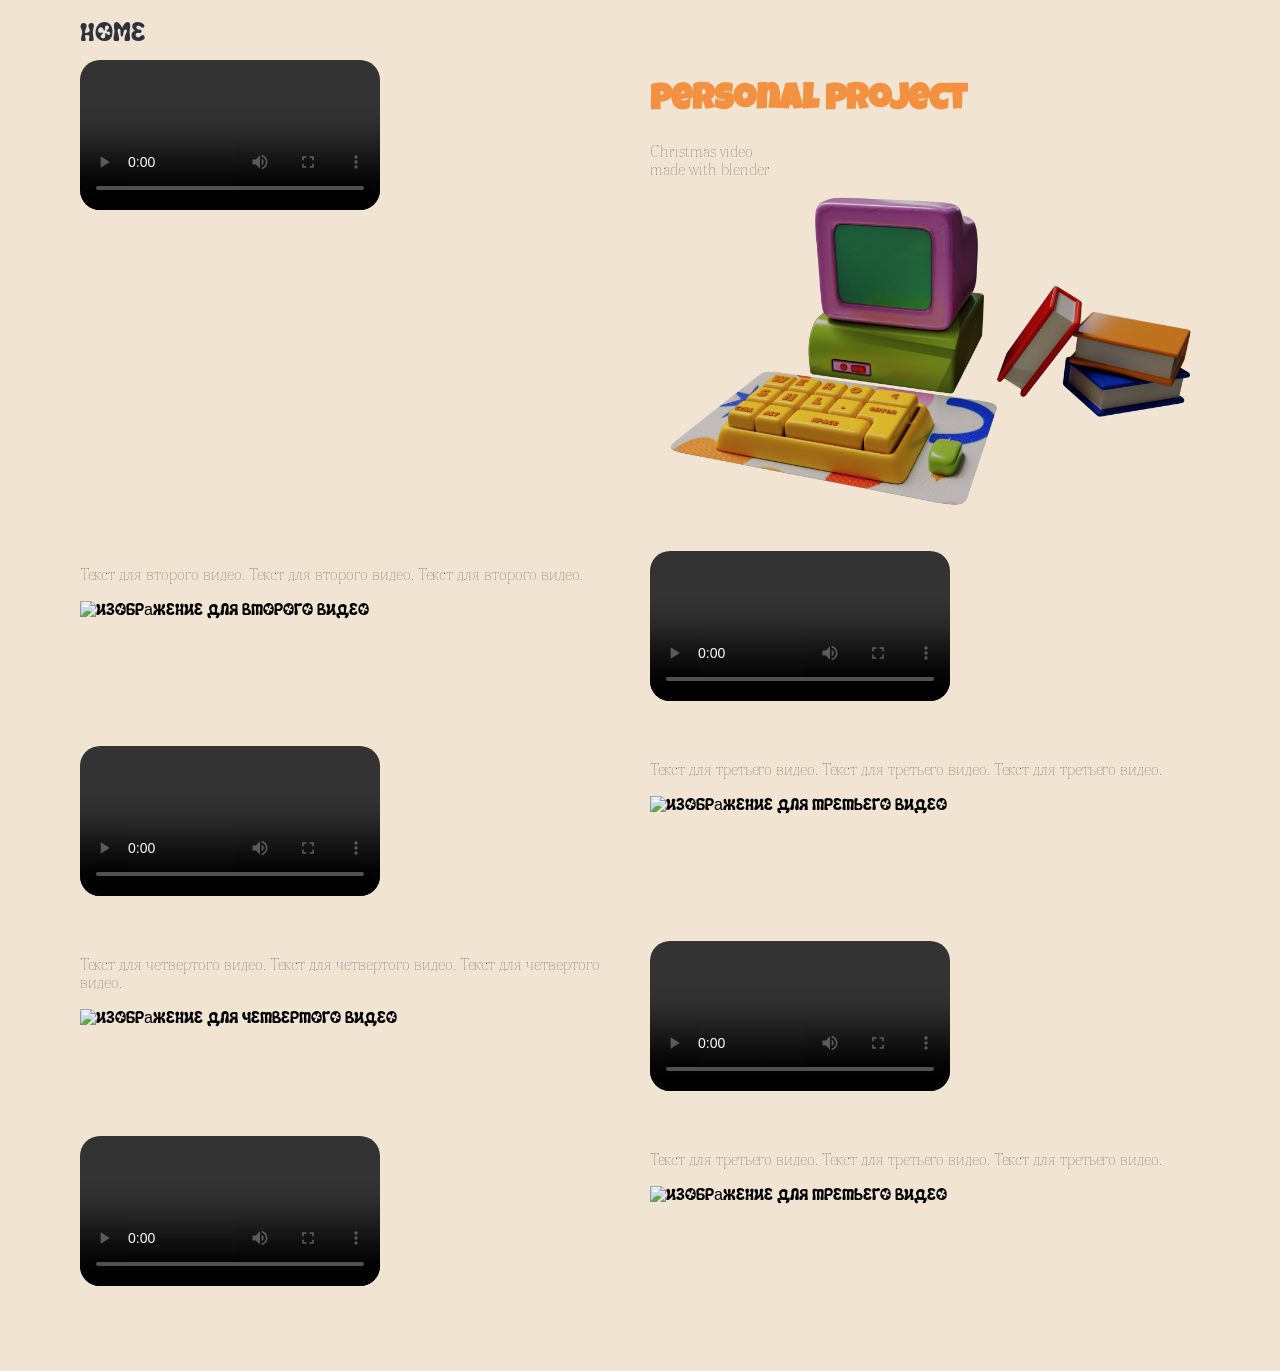
==== characterAnimation.html @ 4b8dde6f "initial commit" ====
<!DOCTYPE html>
<html lang="ru">
<head>
    <meta charset="UTF-8">
    <meta name="viewport" content="width=device-width, initial-scale=1.0">
    <link rel="stylesheet" href="stylesShowreel.css">
    <title>Character animation</title>
</head>
<header>
    <nav class="nav">
        <a href="index.html" class="home-button">Home</a>
    </nav>
</header>
<body class="characterAnimation">
    <div class="container">
        <div class="section-reels">
            <div class="reels-container">
                <video controls>
                    <source src="videos/characters/renderfull.mp4" type="video/mp4">
                    Your browser does not support the video tag.
                </video>
            </div>
            <div class="text-container">
                <h1 class="video-title">personal project </h1>
                <p class="video-text">Christmas video<br> 
                    made with blender</p>
                <img src="images/intro/intro0000.png" alt="Изображение для первого видео">
            </div>
        </div>
        <div class="section-reels">
            <div class="text-container">
                <p>Текст для второго видео. Текст для второго видео. Текст для второго видео.</p>
                <img src="image2.jpg" alt="Изображение для второго видео">
            </div>
            <div class="reels-container">
                <video controls>
                    <source src="videos/characters/tartalet.mp4" type="video/mp4">
                    Your browser does not support the video tag.
                </video>
            </div>
        </div>
        <div class="section-reels">
            <div class="reels-container">
                <video controls>
                    <source src="videos/characters/beauty shop animation.mp4" type="video/mp4">
                    Your browser does not support the video tag.
                </video>
            </div>
            <div class="text-container">
                <p>Текст для третьего видео. Текст для третьего видео. Текст для третьего видео.</p>
                <img src="image3.jpg" alt="Изображение для третьего видео">
            </div>
        </div>
        <div class="section-reels">
            <div class="text-container">
                <p>Текст для четвертого видео. Текст для четвертого видео. Текст для четвертого видео.</p>
                <img src="image4.jpg" alt="Изображение для четвертого видео">
            </div>
            <div class="reels-container">
                <video controls>
                    <source src="videos/characters/construction animation.mp4" type="video/mp4">
                    Your browser does not support the video tag.
                </video>
            </div>
        </div>
        <div class="section-reels">
            <div class="reels-container">
                <video controls>
                    <source src="videos/characters/Gym animation.mp4" type="video/mp4">
                    Your browser does not support the video tag.
                </video>
            </div>
            <div class="text-container">
                <p>Текст для третьего видео. Текст для третьего видео. Текст для третьего видео.</p>
                <img src="image3.jpg" alt="Изображение для третьего видео">
            </div>
        </div>
    </div>
</body>
</html>
---- stylesShowreel.css ----
@import url('styles.css');

body.showreel {
    margin: 0;
    padding: 0;
    width: 100%;
    height: 100vh; /* Используем vh для высоты экрана */
    overflow: hidden;
    display: flex;
    justify-content: center;
    align-items: center;
    background-color: rgb(241, 228, 211);
}

.video-container {
    width: 100%;
    height: 100%;
    display: flex;
    justify-content: center;
    align-items: center;
}

video {
    max-width: 80%;
    max-height: 80%;
    width: auto;
    height: auto;
    border-radius: 20px;
}

.home-button {
    position: absolute;
    text-decoration: none;
    top: 10px;
    left: 10px;
    padding: 10px 20px;
    background-color: none;
    color: rgb(45, 51, 62);
    border: none;
    font-size: 26px;
    z-index: 10;
    transition: transform 0.3s;
}

.home-button:hover {
    transform: scale(1.2);
}
/* -------------------------- */
body.characterAnimation {
    margin: 50px;
    padding: 0;
    background-color: rgb(241, 228, 211);
}
.container {
    display: flex;
    flex-wrap: wrap;
    justify-content: space-between;
    margin: 20px;
}
.section-reels {
    display: flex;
    flex-direction: row;
    align-items: flex-start;
    margin-bottom: 20px;
    width: 100%;
}
.reels-container, .text-container {
    flex: 1;
    margin: 10px;
}
.reels-container video {
    max-height: calc(100vh - 180px);
    border-radius: 20px;
    width: auto;
    height: auto;
}
.text-container img {
    max-width: 100%;
    height: auto;
}

.video-title{
    font-size: 36px;
    text-align: left;
    font-family: 'LuckiestGuy', sans-serif;
    color: rgb(243, 145, 64);
}

p.video-text{
font-size: 1em;
}

@media (max-width: 768px) {
    .section {
        flex-direction: column;
        align-items: center;
    }
    .reels-container, .text-container {
        margin: 10px 0;
    }
    .video-title {
        font-size: 24px;
    }
    p.video-text{
        font-size: 0.8em;
    }
}
/* -------------------------- */
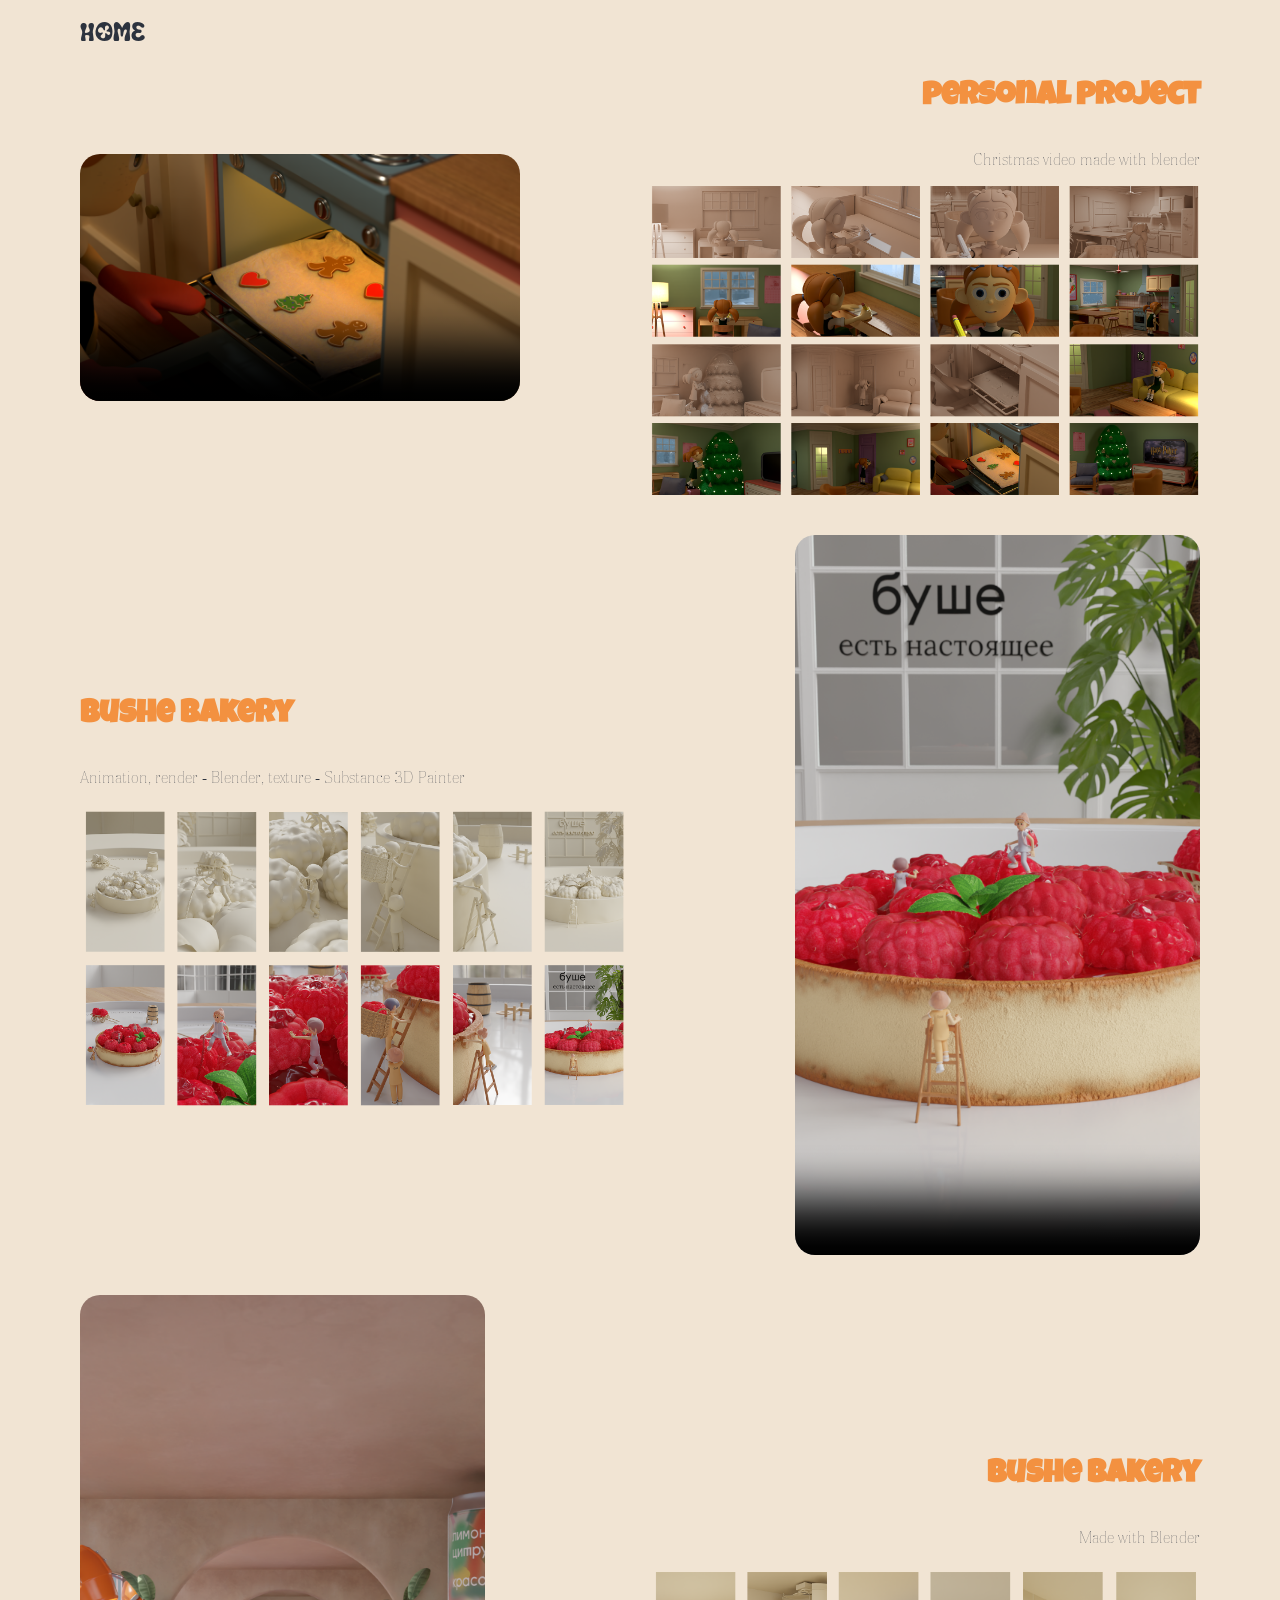
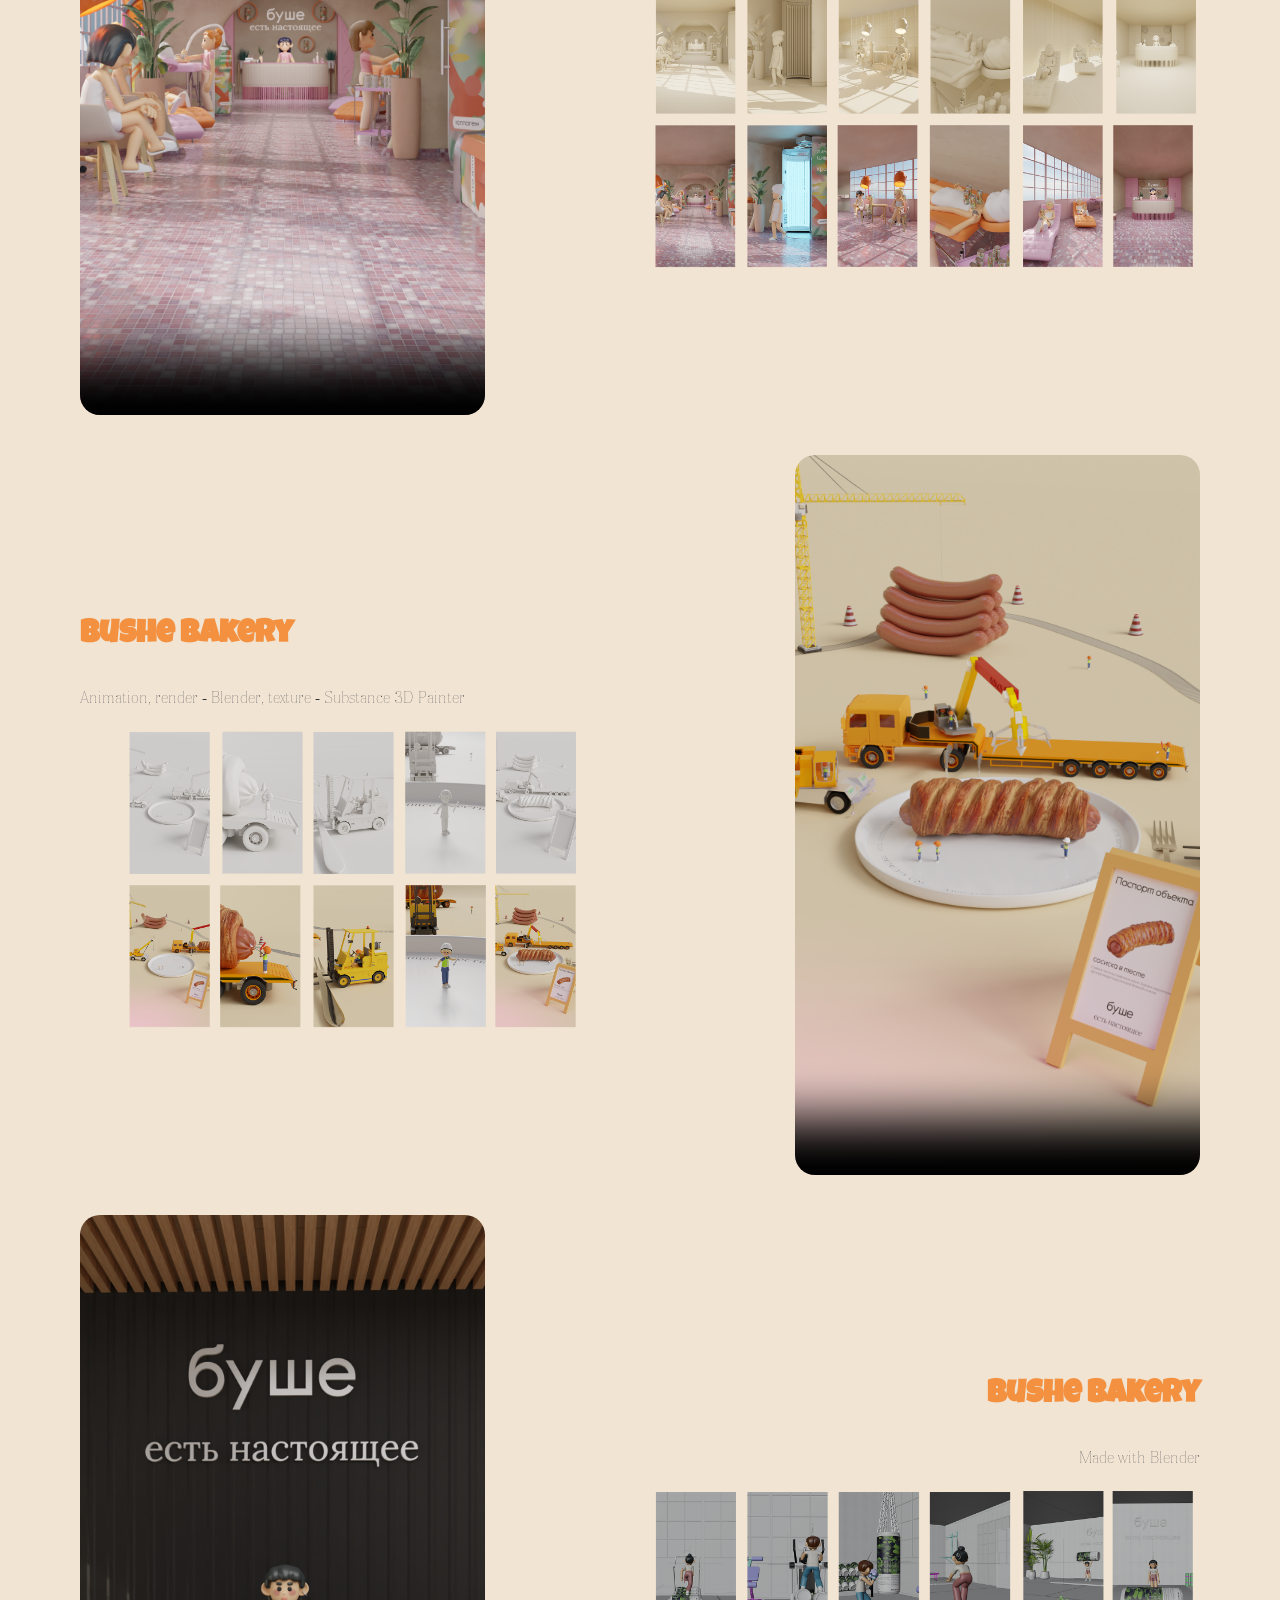
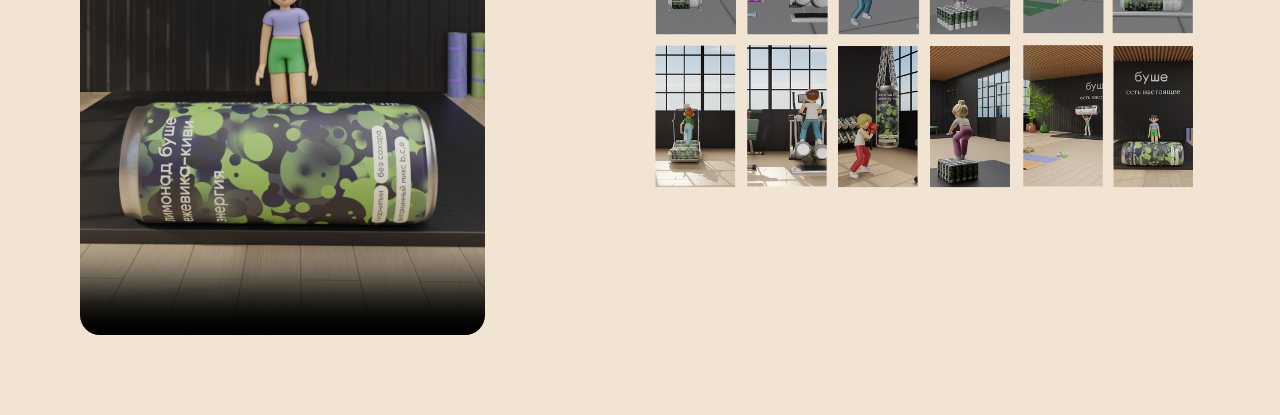
==== commit 7a748957: "character animation update" ====
--- a/characterAnimation.html
+++ b/characterAnimation.html
@@ -1,5 +1,5 @@
 <!DOCTYPE html>
-<html lang="ru">
+<html lang="en">
 <head>
     <meta charset="UTF-8">
     <meta name="viewport" content="width=device-width, initial-scale=1.0">
@@ -13,68 +13,71 @@
 </header>
 <body class="characterAnimation">
     <div class="container">
-        <div class="section-reels">
+        <div class="section-reels left-aligned">
             <div class="reels-container">
-                <video controls>
+                <video controls poster="images/xmas.png">
                     <source src="videos/characters/renderfull.mp4" type="video/mp4">
                     Your browser does not support the video tag.
                 </video>
             </div>
             <div class="text-container">
                 <h1 class="video-title">personal project </h1>
-                <p class="video-text">Christmas video<br> 
-                    made with blender</p>
-                <img src="images/intro/intro0000.png" alt="Изображение для первого видео">
+                <p class="video-text">Christmas video made with blender</p>
+                <img src="images/xmas-image.png" alt="Изображение для первого видео">
             </div>
         </div>
-        <div class="section-reels">
+        <div class="section-reels right-aligned">
             <div class="text-container">
-                <p>Текст для второго видео. Текст для второго видео. Текст для второго видео.</p>
-                <img src="image2.jpg" alt="Изображение для второго видео">
+                <h1 class="video-title">bushe bakery </h1>
+                <p>Animation, render - Blender, texture - Substance 3D Painter</p>
+                <img src="images/tartaletka-image.png" alt="Изображение для второго видео">
             </div>
             <div class="reels-container">
-                <video controls>
+                <video controls poster="images/tart.png">
                     <source src="videos/characters/tartalet.mp4" type="video/mp4">
                     Your browser does not support the video tag.
                 </video>
             </div>
         </div>
-        <div class="section-reels">
+        <div class="section-reels left-aligned">
             <div class="reels-container">
-                <video controls>
+                <video controls poster="images/beauty.png">
                     <source src="videos/characters/beauty shop animation.mp4" type="video/mp4">
                     Your browser does not support the video tag.
                 </video>
             </div>
             <div class="text-container">
-                <p>Текст для третьего видео. Текст для третьего видео. Текст для третьего видео.</p>
-                <img src="image3.jpg" alt="Изображение для третьего видео">
+                <h1 class="video-title">bushe bakery </h1>
+                <p>Made with Blender</p>
+                <img src="images/salon-image.png" alt="Изображение для третьего видео">
             </div>
         </div>
-        <div class="section-reels">
+        <div class="section-reels right-aligned">
             <div class="text-container">
-                <p>Текст для четвертого видео. Текст для четвертого видео. Текст для четвертого видео.</p>
-                <img src="image4.jpg" alt="Изображение для четвертого видео">
+                <h1 class="video-title">bushe bakery </h1>
+                <p>Animation, render - Blender, texture - Substance 3D Painter</p>
+                <img src="images/hotdog-image.png" alt="Изображение для четвертого видео">
             </div>
             <div class="reels-container">
-                <video controls>
+                <video controls poster="images/build.png">
                     <source src="videos/characters/construction animation.mp4" type="video/mp4">
                     Your browser does not support the video tag.
                 </video>
             </div>
         </div>
-        <div class="section-reels">
+        <div class="section-reels left-aligned">
             <div class="reels-container">
-                <video controls>
+                <video controls poster="images/gym.png">
                     <source src="videos/characters/Gym animation.mp4" type="video/mp4">
                     Your browser does not support the video tag.
                 </video>
             </div>
             <div class="text-container">
-                <p>Текст для третьего видео. Текст для третьего видео. Текст для третьего видео.</p>
-                <img src="image3.jpg" alt="Изображение для третьего видео">
+                <h1 class="video-title">bushe bakery </h1>
+                <p>Made with Blender</p>
+                <img src="images/gym-image.png" alt="Изображение для третьего видео">
             </div>
         </div>
     </div>
 </body>
-</html>+</html>
--- a/stylesShowreel.css
+++ b/stylesShowreel.css
@@ -4,7 +4,7 @@
     margin: 0;
     padding: 0;
     width: 100%;
-    height: 100vh; /* Используем vh для высоты экрана */
+    height: 100vh; 
     overflow: hidden;
     display: flex;
     justify-content: center;
@@ -51,58 +51,136 @@
     padding: 0;
     background-color: rgb(241, 228, 211);
 }
+
 .container {
     display: flex;
     flex-wrap: wrap;
     justify-content: space-between;
     margin: 20px;
 }
+
 .section-reels {
     display: flex;
     flex-direction: row;
-    align-items: flex-start;
+    align-items: center;
+    justify-content: space-between;
     margin-bottom: 20px;
     width: 100%;
 }
+
 .reels-container, .text-container {
     flex: 1;
     margin: 10px;
 }
+
 .reels-container video {
     max-height: calc(100vh - 180px);
     border-radius: 20px;
     width: auto;
     height: auto;
 }
+
 .text-container img {
     max-width: 100%;
     height: auto;
 }
 
-.video-title{
-    font-size: 36px;
+.video-title {
+    font-size: 2em;
     text-align: left;
     font-family: 'LuckiestGuy', sans-serif;
     color: rgb(243, 145, 64);
 }
 
-p.video-text{
-font-size: 1em;
+p.video-text {
+    font-size: 1em;
 }
 
+.reels-container, .text-container {
+    display: flex;
+    flex-direction: column;
+}
+
+.left-aligned .reels-container {
+    order: 1;
+    align-items: flex-start;
+    
+}
+
+.left-aligned .text-container {
+    order: 2;
+    align-items: flex-end;
+   
+}
+
+.right-aligned .reels-container {
+    order: 2;
+    align-items: flex-end;
+}
+
+.right-aligned .text-container {
+    order: 1;
+    align-items: flex-start;
+}
+
+
 @media (max-width: 768px) {
-    .section {
+    .section-reels {
         flex-direction: column;
         align-items: center;
+        justify-content: center;
     }
+
     .reels-container, .text-container {
         margin: 10px 0;
+        display: flex;
+        flex-direction: column;
+        align-items: center;
+        justify-content: center;
+        width: 100%; /* Убедитесь, что контейнеры занимают всю ширину */
     }
+
     .video-title {
         font-size: 24px;
+        text-align: center;
     }
-    p.video-text{
+
+    p.video-text {
         font-size: 0.8em;
+        text-align: center;
+    }
+
+    .reels-container {
+        order: 1; /* Видео будет первым */
+        display: flex;
+        justify-content: center;
+        width: 100%; /* Убедитесь, что видео занимает всю ширину контейнера */
+    }
+
+    .text-container {
+        order: 2; /* Текст и изображение будут вторыми */
+        width: 100%; /* Убедитесь, что текст и изображение занимают всю ширину контейнера */
+    }
+
+    .reels-container video {
+        max-width: 100%;
+        max-height: calc(100vh - 180px);
+        width: auto;
+        height: auto;
+    }
+
+    .left-aligned .reels-container,
+    .right-aligned .reels-container {
+        order: 2; /* Видео будет первым */
+    }
+
+    .left-aligned .text-container,
+    .right-aligned .text-container {
+        order: 1; /* Текст и изображение будут вторыми */
     }
 }
+
+
+
+
 /* -------------------------- */
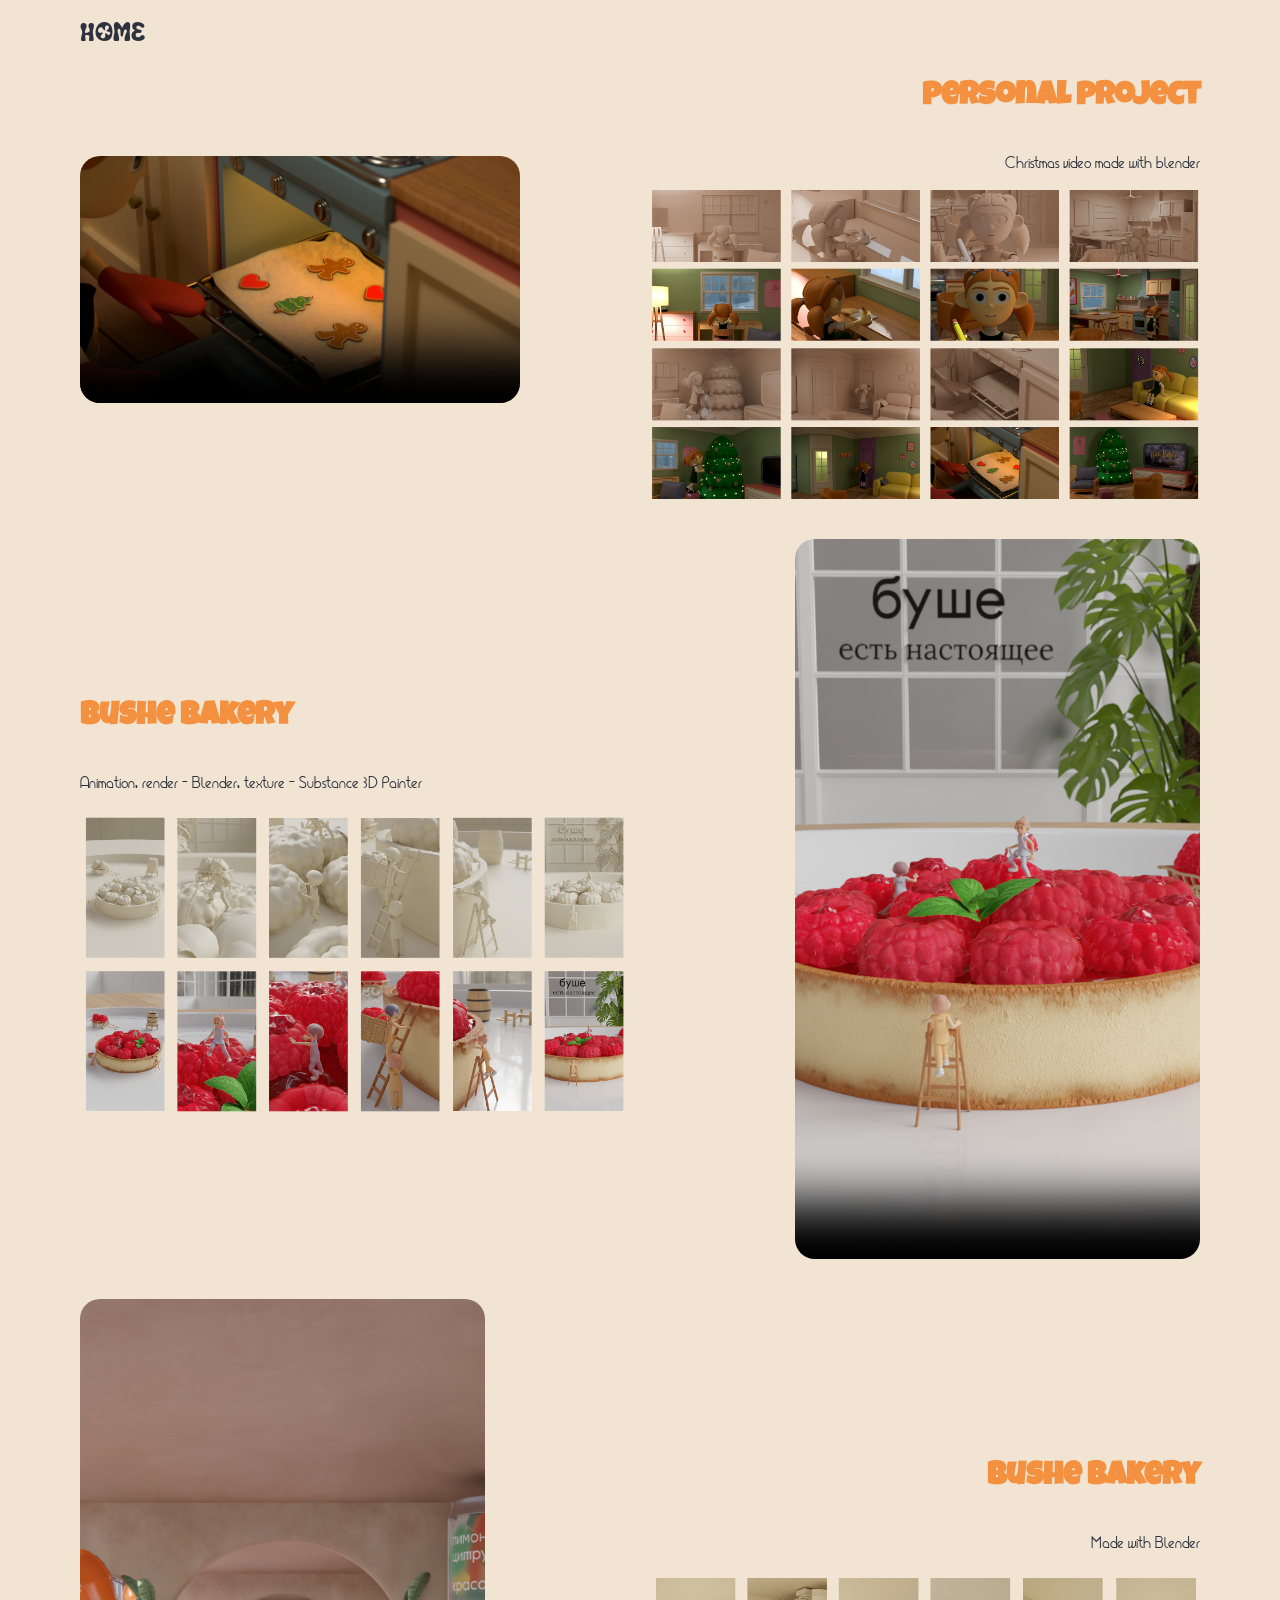
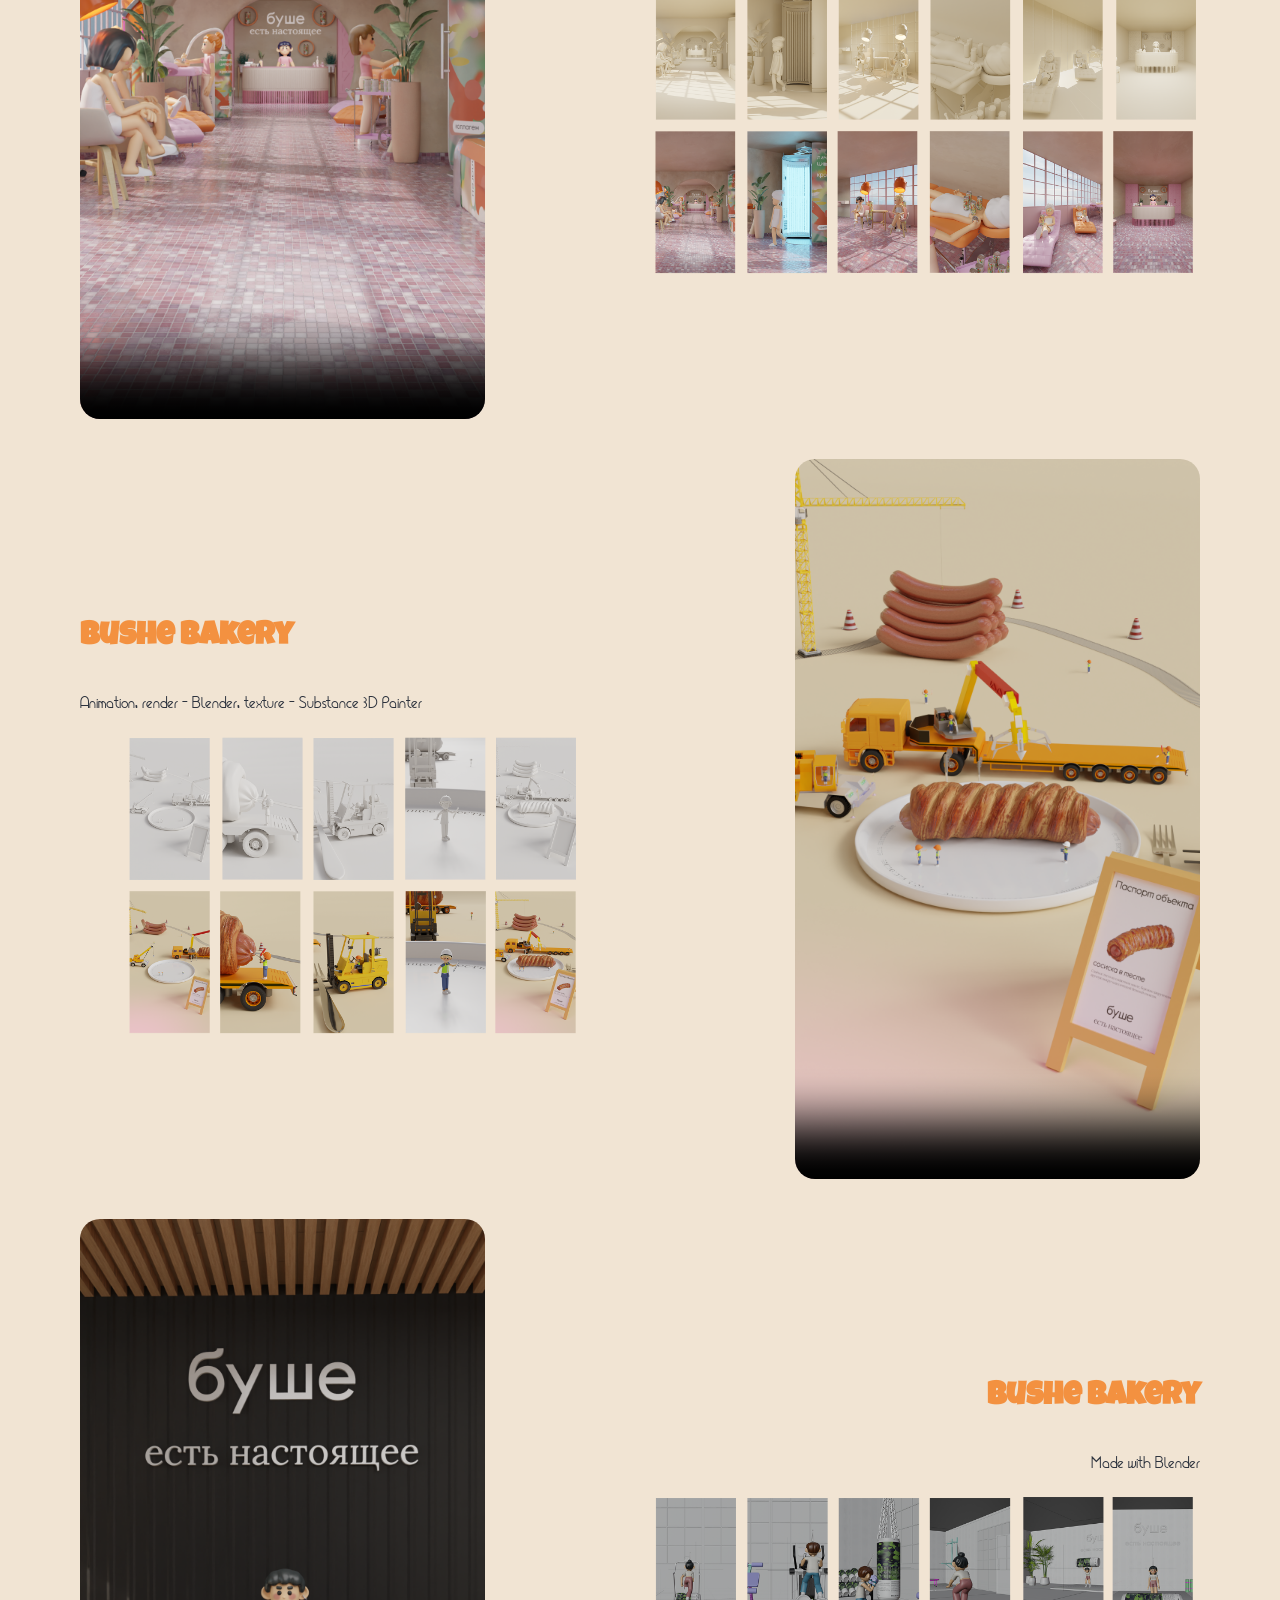
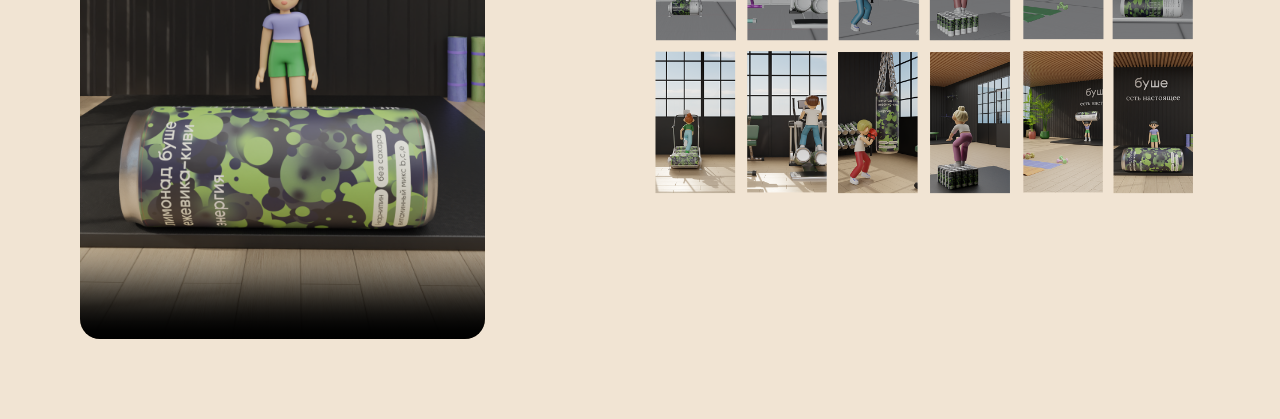
==== commit 8e8ecd98: "add cgi and cloth" ====
--- a/characterAnimation.html
+++ b/characterAnimation.html
@@ -8,7 +8,7 @@
 </head>
 <header>
     <nav class="nav">
-        <a href="index.html" class="home-button">Home</a>
+        <a href="index.html#work" class="home-button">Home</a>
     </nav>
 </header>
 <body class="characterAnimation">
--- a/stylesShowreel.css
+++ b/stylesShowreel.css
@@ -46,7 +46,7 @@
     transform: scale(1.2);
 }
 /* -------------------------- */
-body.characterAnimation {
+body.characterAnimation, body.VFX {
     margin: 50px;
     padding: 0;
     background-color: rgb(241, 228, 211);
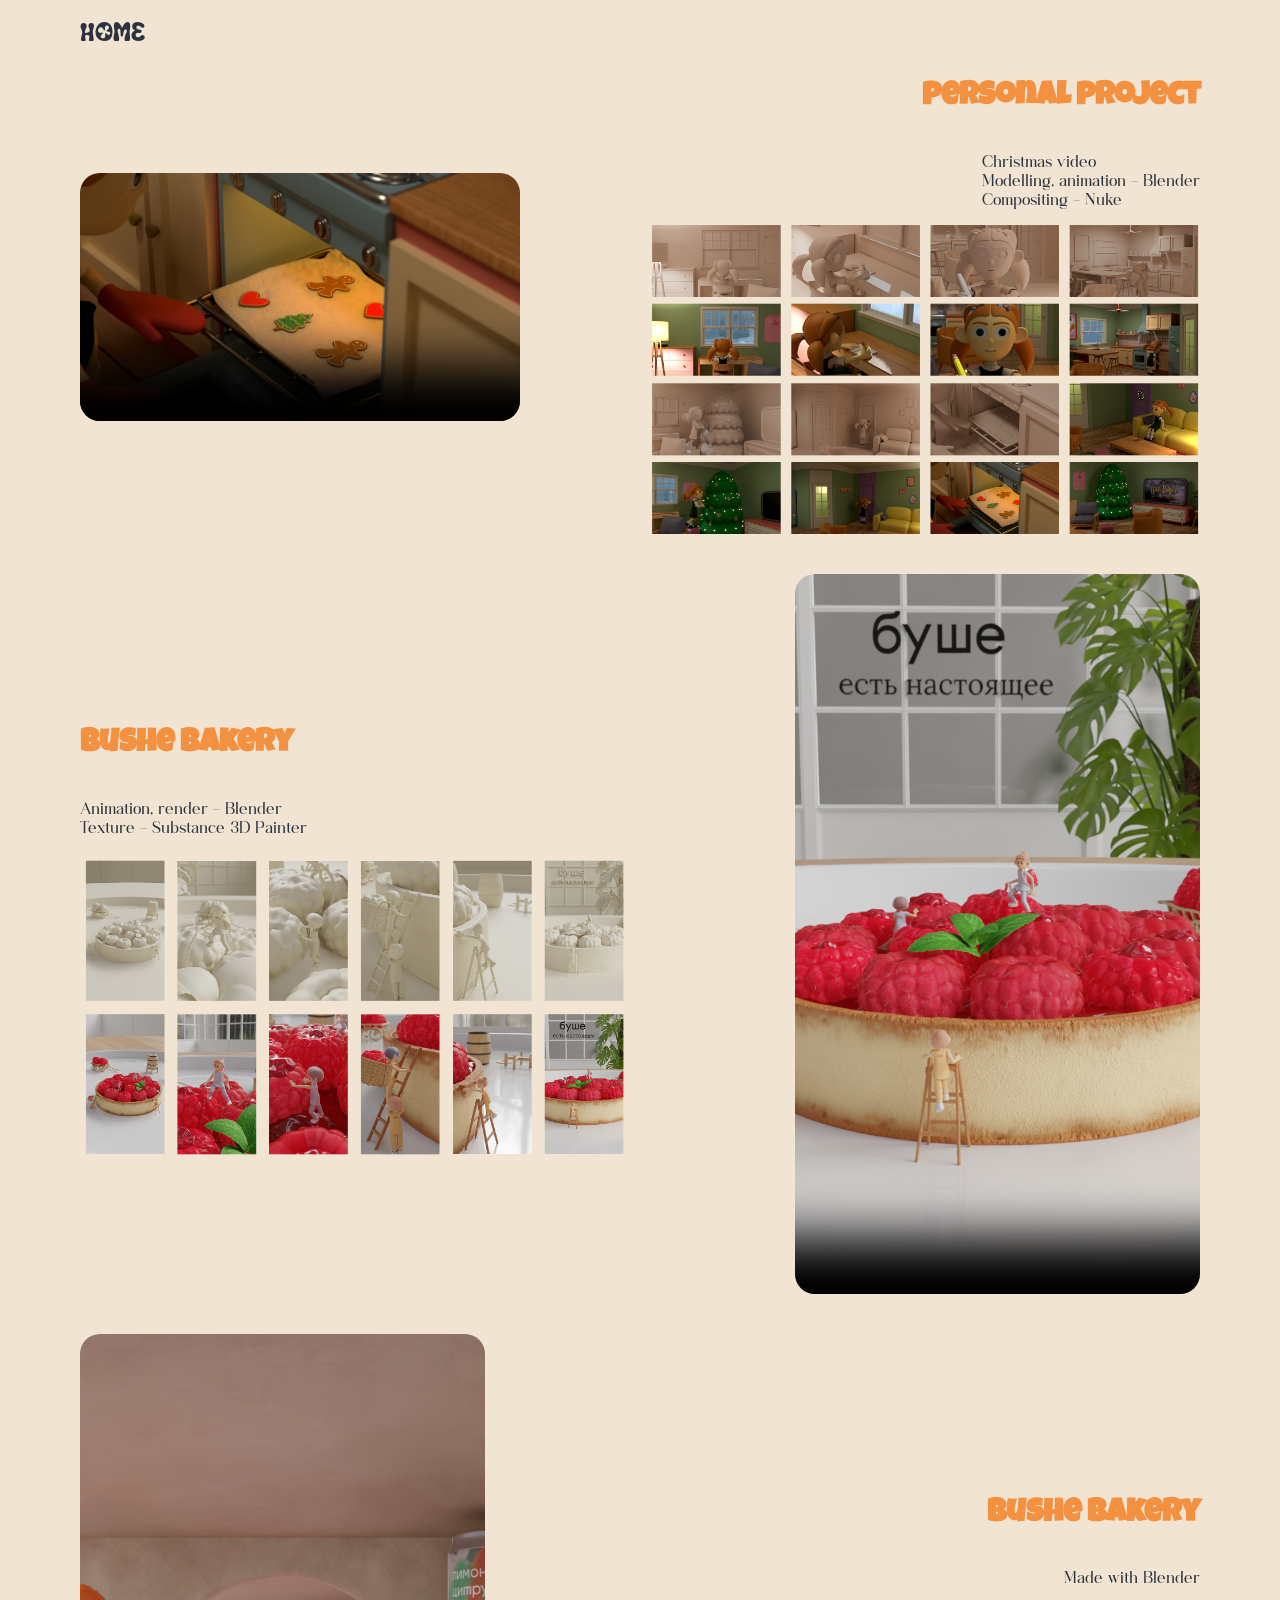
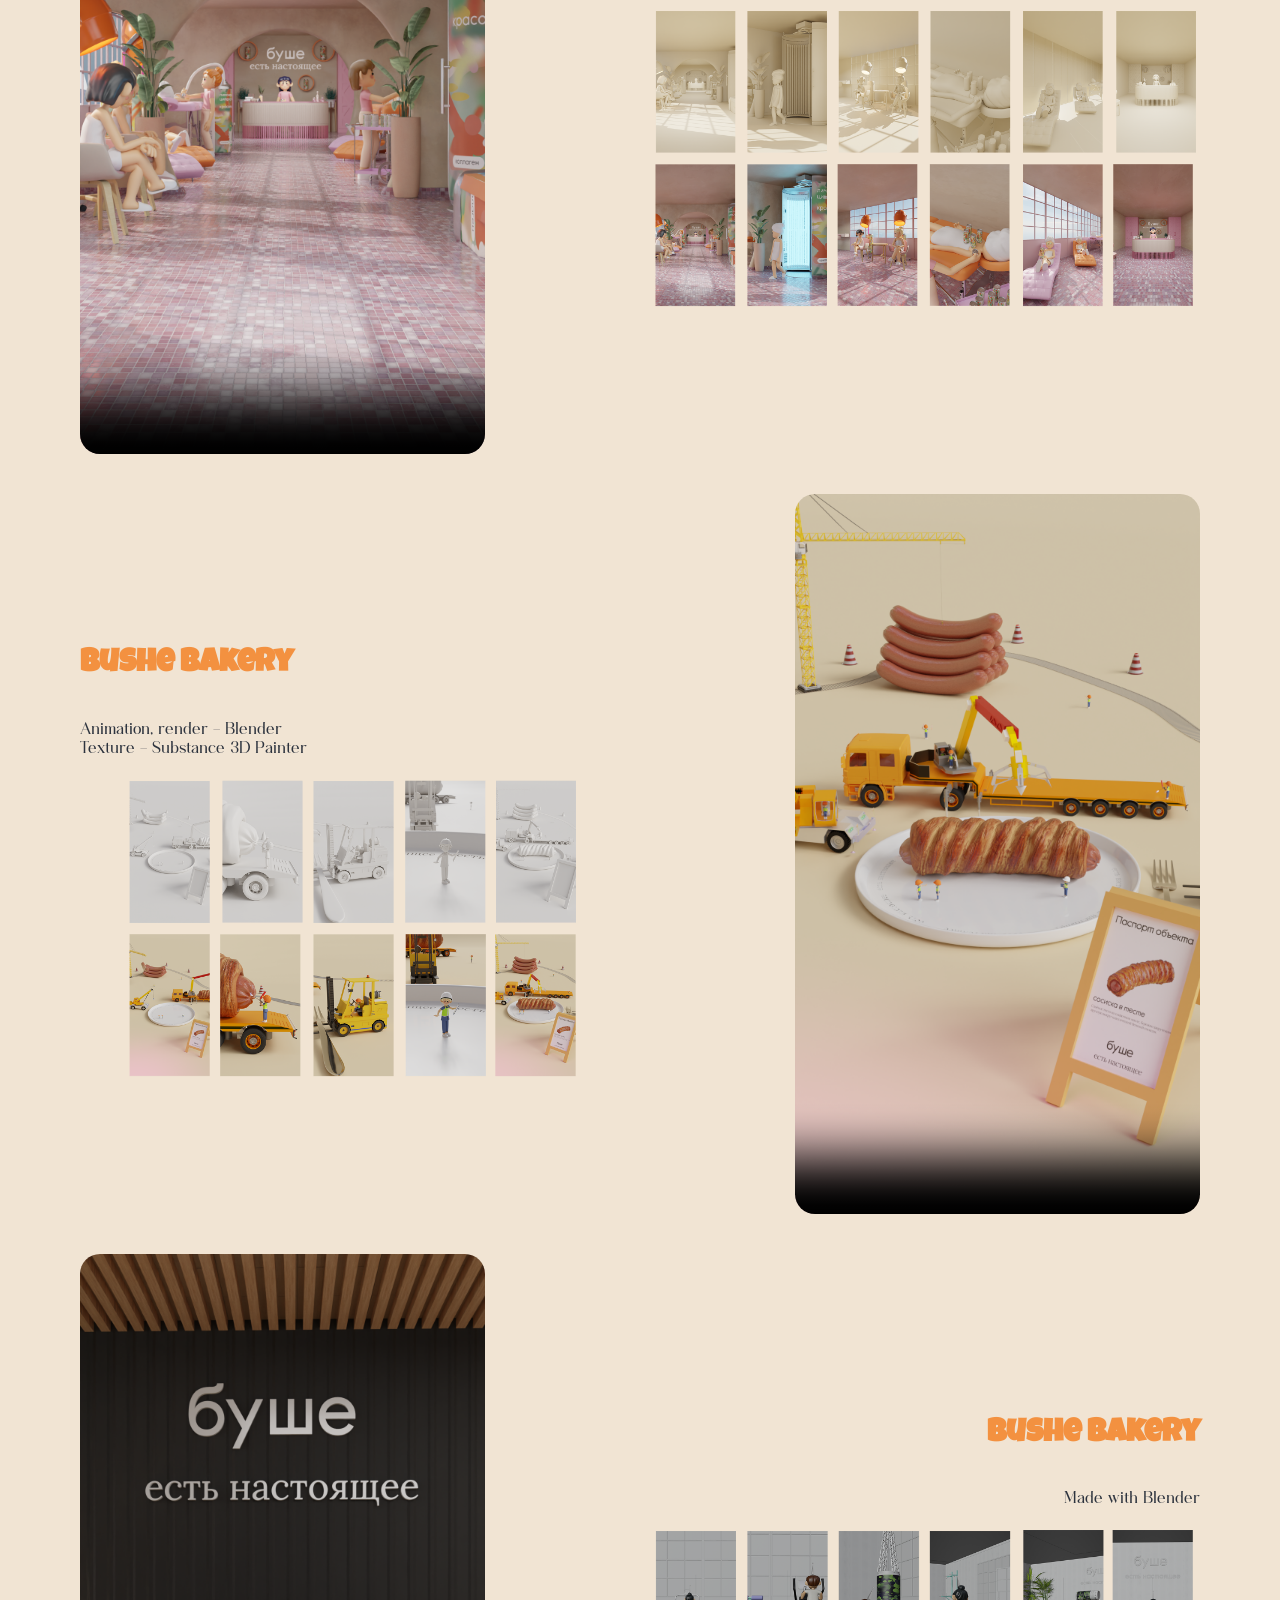
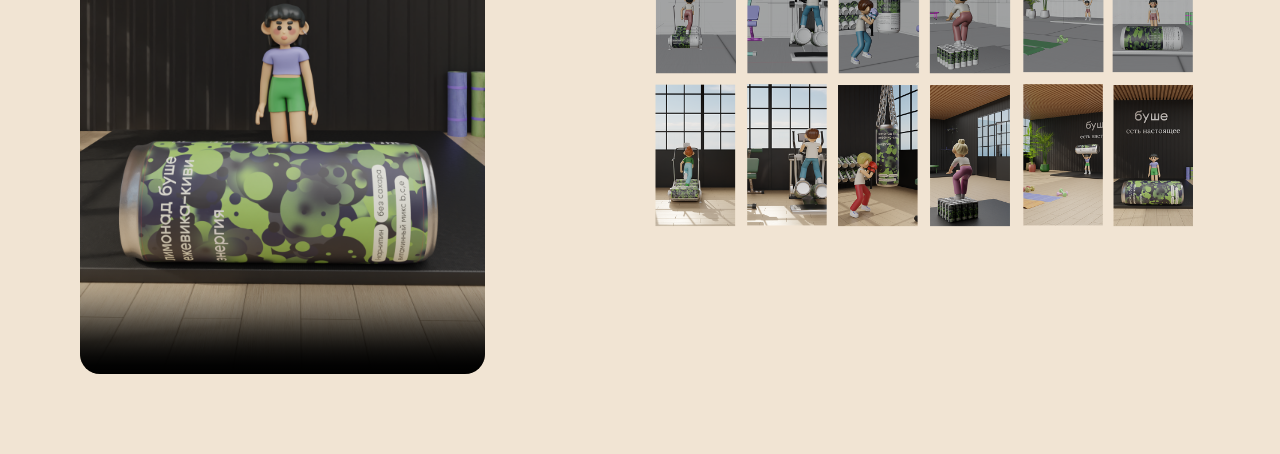
==== commit 394fb90a: "loading scree and some bug fixes" ====
--- a/characterAnimation.html
+++ b/characterAnimation.html
@@ -22,14 +22,14 @@
             </div>
             <div class="text-container">
                 <h1 class="video-title">personal project </h1>
-                <p class="video-text">Christmas video made with blender</p>
+                <p class="video-text">Christmas video<br>Modelling, animation - Blender<br>Compositing - Nuke</p>
                 <img src="images/xmas-image.png" alt="Изображение для первого видео">
             </div>
         </div>
         <div class="section-reels right-aligned">
             <div class="text-container">
                 <h1 class="video-title">bushe bakery </h1>
-                <p>Animation, render - Blender, texture - Substance 3D Painter</p>
+                <p>Animation, render - Blender<br>Texture - Substance 3D Painter</p>
                 <img src="images/tartaletka-image.png" alt="Изображение для второго видео">
             </div>
             <div class="reels-container">
@@ -55,7 +55,7 @@
         <div class="section-reels right-aligned">
             <div class="text-container">
                 <h1 class="video-title">bushe bakery </h1>
-                <p>Animation, render - Blender, texture - Substance 3D Painter</p>
+                <p>Animation, render - Blender<br>Texture - Substance 3D Painter</p>
                 <img src="images/hotdog-image.png" alt="Изображение для четвертого видео">
             </div>
             <div class="reels-container">
